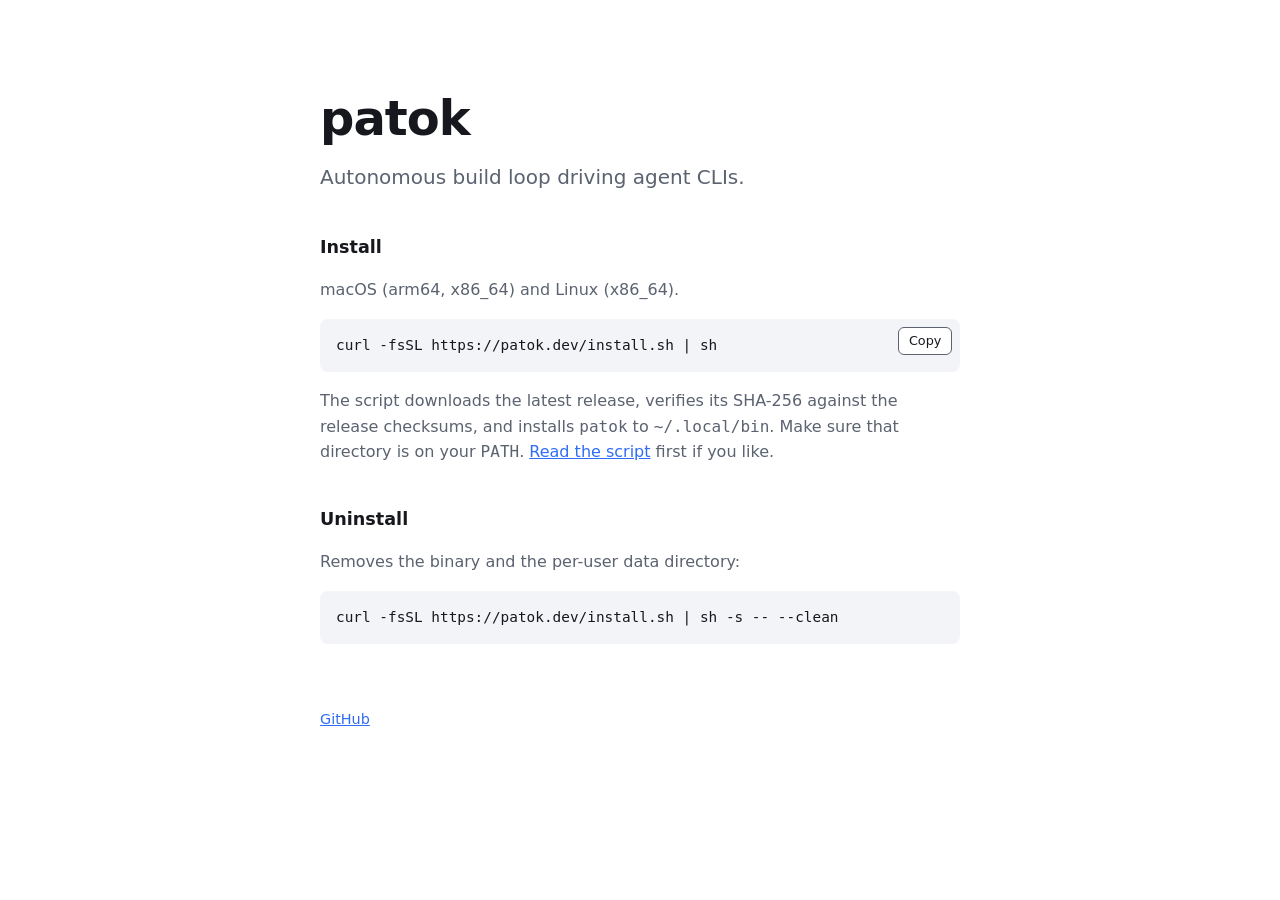
==== public/index.html @ 494febb6 "Add patok.dev landing page and install.sh Co-Authored-By: Claude Sonnet 5.5 <noreply@anthropic.com>" ====
<!doctype html>
<html lang="en">
<head>
<meta charset="utf-8">
<meta name="viewport" content="width=device-width, initial-scale=1">
<title>patok</title>
<meta name="description" content="Autonomous build loop driving agent CLIs.">
<style>
  :root { --bg:#fff; --fg:#16181d; --muted:#5b6270; --card:#f3f4f7; --accent:#2f6df6; }
  @media (prefers-color-scheme: dark) {
    :root { --bg:#0f1115; --fg:#e8eaee; --muted:#9aa2b1; --card:#1a1d24; --accent:#6b9bff; }
  }
  * { box-sizing: border-box; }
  body { margin:0; background:var(--bg); color:var(--fg);
    font:16px/1.6 system-ui,-apple-system,"Segoe UI",sans-serif; }
  main { max-width:42rem; margin:0 auto; padding:5rem 1rem 3rem; }
  h1 { font-size:3rem; margin:0; letter-spacing:-.02em; }
  .tag { color:var(--muted); font-size:1.25rem; margin:.25rem 0 2.5rem; }
  h2 { font-size:1.1rem; margin:2.5rem 0 .5rem; }
  pre { background:var(--card); border-radius:8px; padding:1rem; overflow-x:auto;
    margin:.5rem 0; font:.9rem/1.5 ui-monospace,SFMono-Regular,Menlo,monospace; }
  code { font-family:ui-monospace,SFMono-Regular,Menlo,monospace; }
  .install { position:relative; }
  button { position:absolute; top:.5rem; right:.5rem; background:var(--bg); color:var(--fg);
    border:1px solid var(--muted); border-radius:6px; padding:.2rem .6rem; font:inherit;
    font-size:.8rem; cursor:pointer; }
  p, li { color:var(--muted); }
  a { color:var(--accent); }
  footer { margin-top:4rem; font-size:.9rem; color:var(--muted); }
</style>
</head>
<body>
<main>
  <h1>patok</h1>
  <p class="tag">Autonomous build loop driving agent CLIs.</p>

  <h2>Install</h2>
  <p>macOS (arm64, x86_64) and Linux (x86_64).</p>
  <div class="install">
    <pre><code id="cmd">curl -fsSL https://patok.dev/install.sh | sh</code></pre>
    <button type="button" id="copy">Copy</button>
  </div>
  <p>The script downloads the latest release, verifies its SHA-256 against the
    release checksums, and installs <code>patok</code> to <code>~/.local/bin</code>.
    Make sure that directory is on your <code>PATH</code>.
    <a href="/install.sh">Read the script</a> first if you like.</p>

  <h2>Uninstall</h2>
  <p>Removes the binary and the per-user data directory:</p>
  <pre><code>curl -fsSL https://patok.dev/install.sh | sh -s -- --clean</code></pre>

  <footer><a href="https://github.com/patok-dev/patok">GitHub</a></footer>
</main>
<script>
  document.getElementById('copy').addEventListener('click', function (e) {
    var b = e.currentTarget;
    navigator.clipboard.writeText(document.getElementById('cmd').textContent).then(function () {
      b.textContent = 'Copied'; setTimeout(function () { b.textContent = 'Copy'; }, 1500);
    });
  });
</script>
</body>
</html>
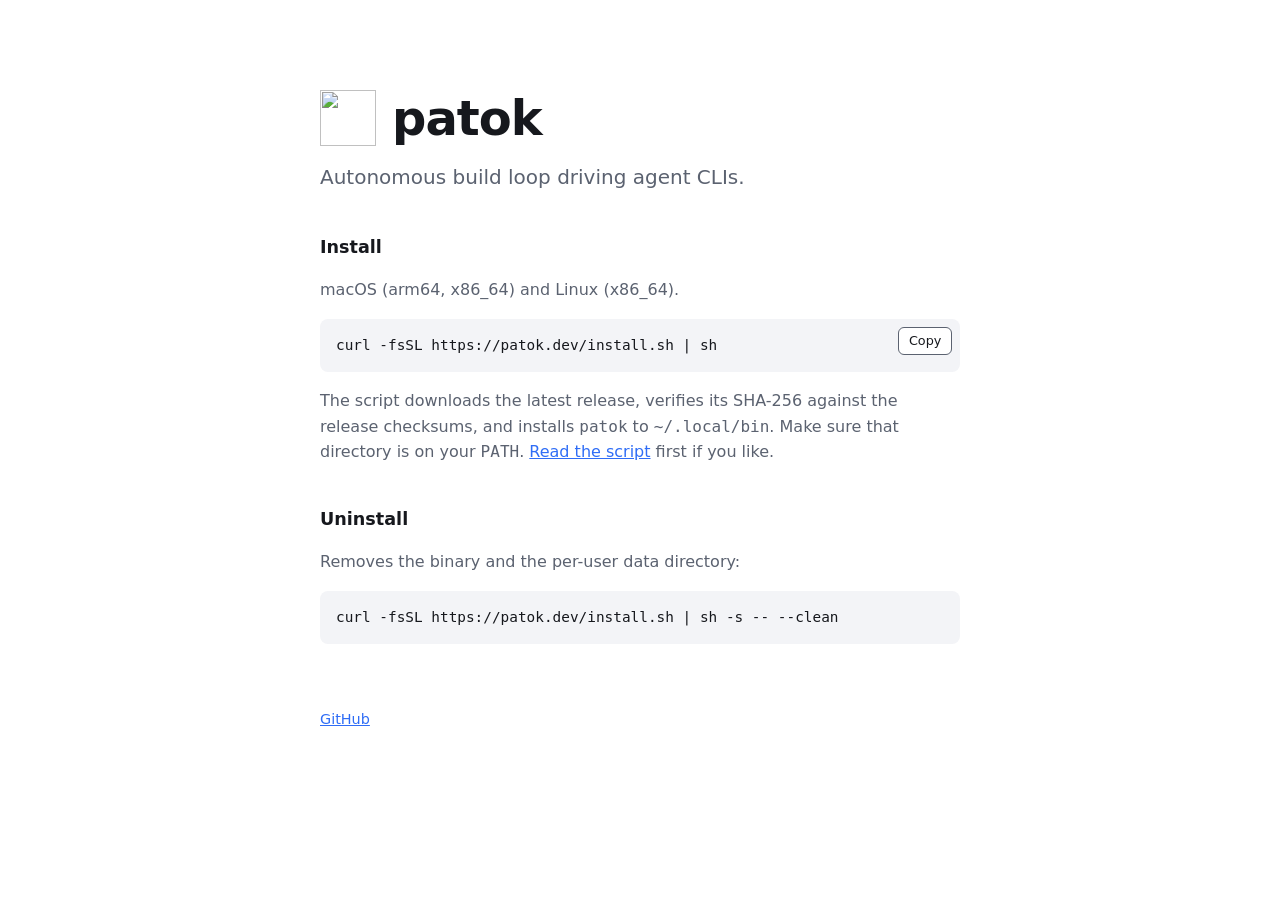
==== commit fc0ac251: "Add favicon and show logo next to site title Co-Authored-By: Claude Sonnet 5.5 <noreply@anthropic.co" ====
--- a/public/index.html
+++ b/public/index.html
@@ -4,6 +4,9 @@
 <meta charset="utf-8">
 <meta name="viewport" content="width=device-width, initial-scale=1">
 <title>patok</title>
+<link rel="icon" href="/favicon.svg" type="image/svg+xml">
+<link rel="icon" href="/favicon.ico" sizes="48x48">
+<link rel="apple-touch-icon" href="/apple-touch-icon.png">
 <meta name="description" content="Autonomous build loop driving agent CLIs.">
 <style>
   :root { --bg:#fff; --fg:#16181d; --muted:#5b6270; --card:#f3f4f7; --accent:#2f6df6; }
@@ -14,6 +17,8 @@
   body { margin:0; background:var(--bg); color:var(--fg);
     font:16px/1.6 system-ui,-apple-system,"Segoe UI",sans-serif; }
   main { max-width:42rem; margin:0 auto; padding:5rem 1rem 3rem; }
+  .brand { display:flex; align-items:center; gap:1rem; }
+  .brand img { width:3.5rem; height:3.5rem; flex:none; }
   h1 { font-size:3rem; margin:0; letter-spacing:-.02em; }
   .tag { color:var(--muted); font-size:1.25rem; margin:.25rem 0 2.5rem; }
   h2 { font-size:1.1rem; margin:2.5rem 0 .5rem; }
@@ -31,7 +36,10 @@
 </head>
 <body>
 <main>
-  <h1>patok</h1>
+  <div class="brand">
+    <img src="/logo.svg" alt="" width="56" height="56">
+    <h1>patok</h1>
+  </div>
   <p class="tag">Autonomous build loop driving agent CLIs.</p>
 
   <h2>Install</h2>
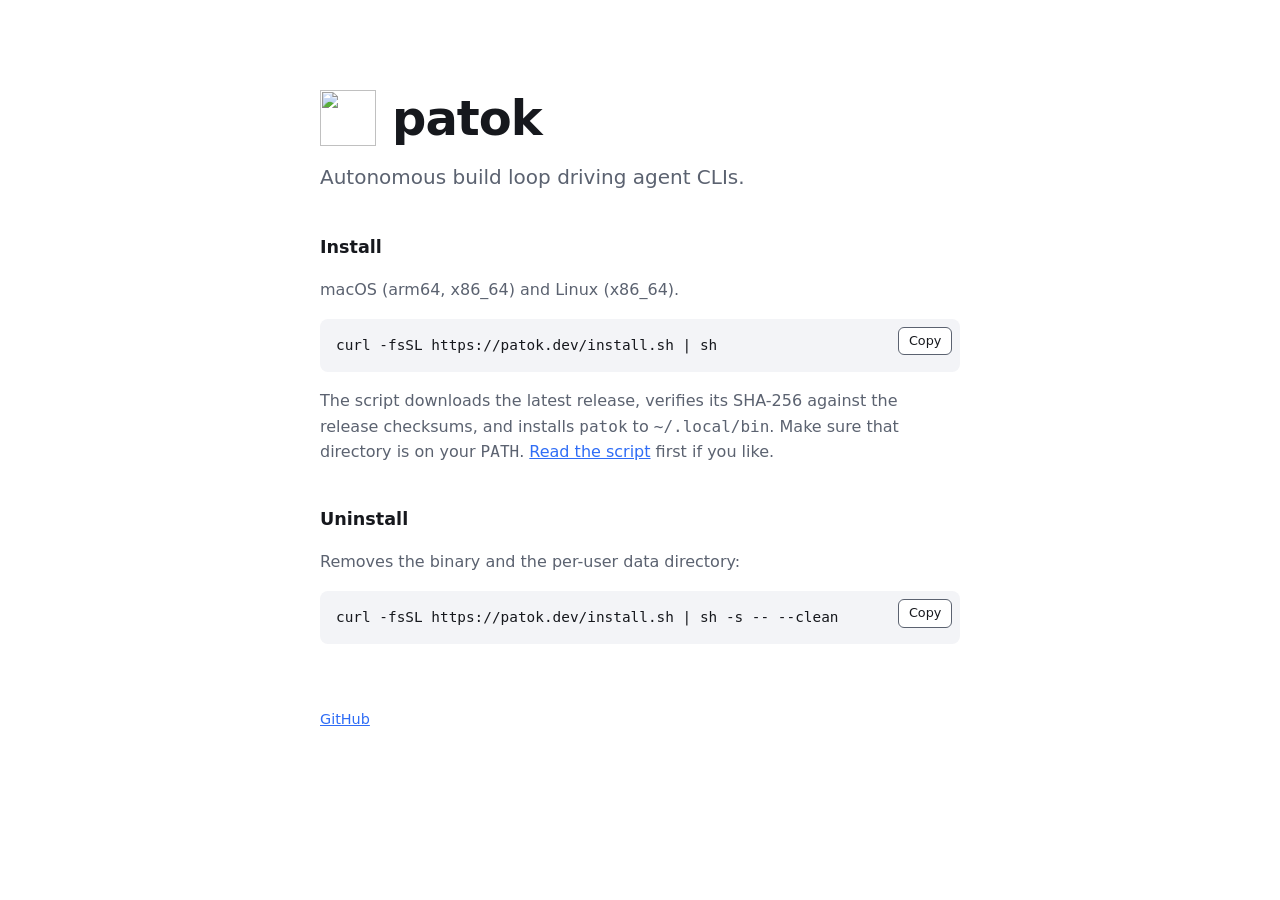
==== commit b3341a42: "Add copy button to uninstall command Co-Authored-By: Claude Sonnet 5.5 <noreply@anthropic.com>" ====
--- a/public/index.html
+++ b/public/index.html
@@ -45,8 +45,8 @@
   <h2>Install</h2>
   <p>macOS (arm64, x86_64) and Linux (x86_64).</p>
   <div class="install">
-    <pre><code id="cmd">curl -fsSL https://patok.dev/install.sh | sh</code></pre>
-    <button type="button" id="copy">Copy</button>
+    <pre><code>curl -fsSL https://patok.dev/install.sh | sh</code></pre>
+    <button type="button" class="copy">Copy</button>
   </div>
   <p>The script downloads the latest release, verifies its SHA-256 against the
     release checksums, and installs <code>patok</code> to <code>~/.local/bin</code>.
@@ -55,15 +55,19 @@
 
   <h2>Uninstall</h2>
   <p>Removes the binary and the per-user data directory:</p>
-  <pre><code>curl -fsSL https://patok.dev/install.sh | sh -s -- --clean</code></pre>
+  <div class="install">
+    <pre><code>curl -fsSL https://patok.dev/install.sh | sh -s -- --clean</code></pre>
+    <button type="button" class="copy">Copy</button>
+  </div>
 
   <footer><a href="https://github.com/patok-dev/patok">GitHub</a></footer>
 </main>
 <script>
-  document.getElementById('copy').addEventListener('click', function (e) {
-    var b = e.currentTarget;
-    navigator.clipboard.writeText(document.getElementById('cmd').textContent).then(function () {
-      b.textContent = 'Copied'; setTimeout(function () { b.textContent = 'Copy'; }, 1500);
+  document.querySelectorAll('.copy').forEach(function (b) {
+    b.addEventListener('click', function () {
+      navigator.clipboard.writeText(b.previousElementSibling.textContent.trim()).then(function () {
+        b.textContent = 'Copied'; setTimeout(function () { b.textContent = 'Copy'; }, 1500);
+      });
     });
   });
 </script>
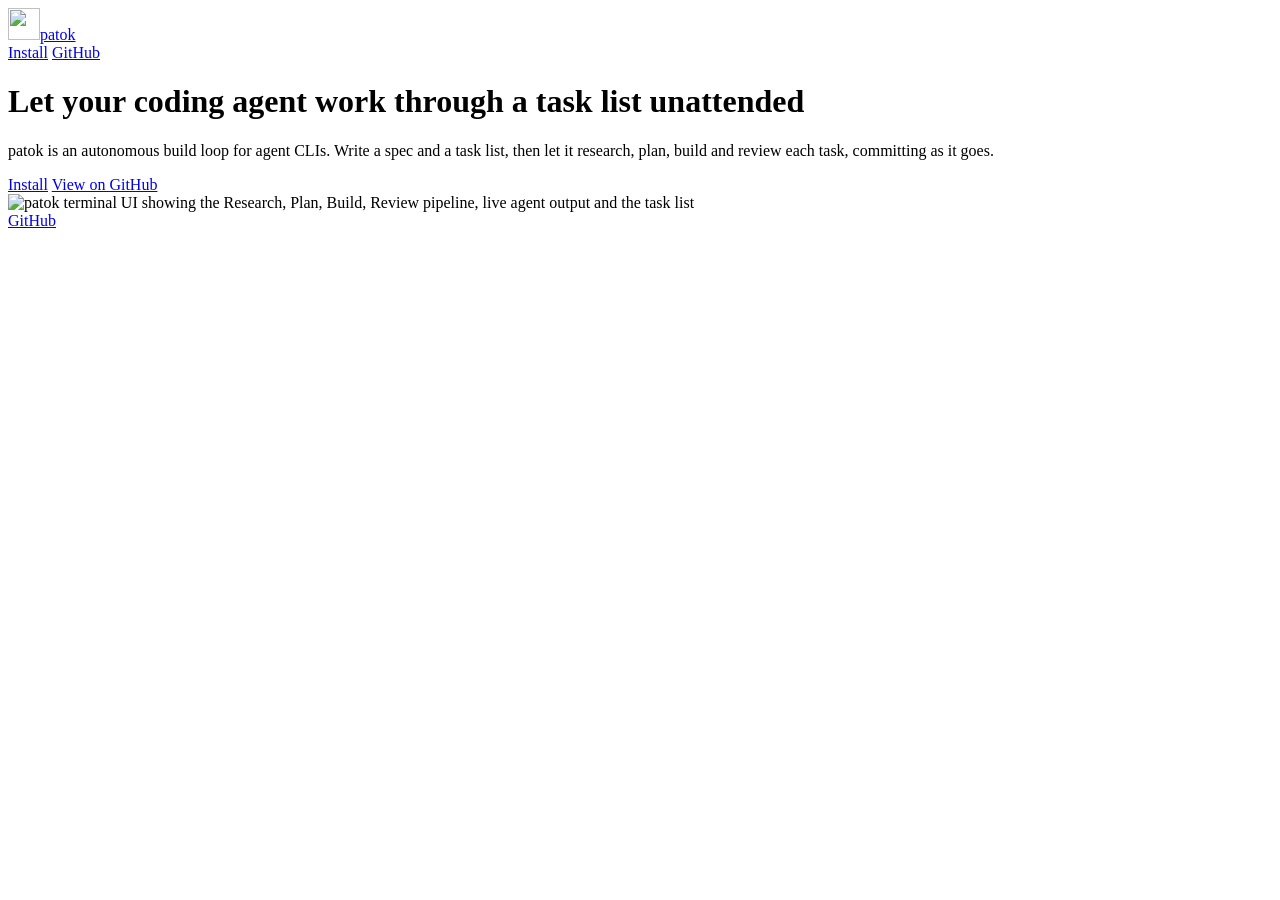
==== commit a124cf26: "Redesign landing page and move install instructions to /install/ Home now leads with a headline, sho" ====
--- a/public/index.html
+++ b/public/index.html
@@ -7,69 +7,38 @@
 <link rel="icon" href="/favicon.svg" type="image/svg+xml">
 <link rel="icon" href="/favicon.ico" sizes="48x48">
 <link rel="apple-touch-icon" href="/apple-touch-icon.png">
-<meta name="description" content="Autonomous build loop driving agent CLIs.">
-<style>
-  :root { --bg:#fff; --fg:#16181d; --muted:#5b6270; --card:#f3f4f7; --accent:#2f6df6; }
-  @media (prefers-color-scheme: dark) {
-    :root { --bg:#0f1115; --fg:#e8eaee; --muted:#9aa2b1; --card:#1a1d24; --accent:#6b9bff; }
-  }
-  * { box-sizing: border-box; }
-  body { margin:0; background:var(--bg); color:var(--fg);
-    font:16px/1.6 system-ui,-apple-system,"Segoe UI",sans-serif; }
-  main { max-width:42rem; margin:0 auto; padding:5rem 1rem 3rem; }
-  .brand { display:flex; align-items:center; gap:1rem; }
-  .brand img { width:3.5rem; height:3.5rem; flex:none; }
-  h1 { font-size:3rem; margin:0; letter-spacing:-.02em; }
-  .tag { color:var(--muted); font-size:1.25rem; margin:.25rem 0 2.5rem; }
-  h2 { font-size:1.1rem; margin:2.5rem 0 .5rem; }
-  pre { background:var(--card); border-radius:8px; padding:1rem; overflow-x:auto;
-    margin:.5rem 0; font:.9rem/1.5 ui-monospace,SFMono-Regular,Menlo,monospace; }
-  code { font-family:ui-monospace,SFMono-Regular,Menlo,monospace; }
-  .install { position:relative; }
-  button { position:absolute; top:.5rem; right:.5rem; background:var(--bg); color:var(--fg);
-    border:1px solid var(--muted); border-radius:6px; padding:.2rem .6rem; font:inherit;
-    font-size:.8rem; cursor:pointer; }
-  p, li { color:var(--muted); }
-  a { color:var(--accent); }
-  footer { margin-top:4rem; font-size:.9rem; color:var(--muted); }
-</style>
+<meta name="description" content="Let your coding agent work through a task list unattended.">
+<meta property="og:title" content="patok">
+<meta property="og:description" content="Let your coding agent work through a task list unattended.">
+<meta property="og:image" content="https://patok.dev/screenshot.png">
+<meta property="og:url" content="https://patok.dev/">
+<meta name="twitter:card" content="summary_large_image">
+<link rel="stylesheet" href="/style.css">
 </head>
 <body>
-<main>
-  <div class="brand">
-    <img src="/logo.svg" alt="" width="56" height="56">
-    <h1>patok</h1>
+<nav class="nav">
+  <a class="home" href="/"><img src="/logo.svg" alt="" width="32" height="32">patok</a>
+  <div class="links">
+    <a href="/install/">Install</a>
+    <a href="https://github.com/patok-dev/patok">GitHub</a>
   </div>
-  <p class="tag">Autonomous build loop driving agent CLIs.</p>
+</nav>
 
-  <h2>Install</h2>
-  <p>macOS (arm64, x86_64) and Linux (x86_64).</p>
-  <div class="install">
-    <pre><code>curl -fsSL https://patok.dev/install.sh | sh</code></pre>
-    <button type="button" class="copy">Copy</button>
+<header class="hero">
+  <h1>Let your coding agent work through a task list unattended</h1>
+  <p class="lead">patok is an autonomous build loop for agent CLIs. Write a spec and a task
+    list, then let it research, plan, build and review each task, committing as it goes.</p>
+  <div class="cta">
+    <a class="btn primary" href="/install/">Install</a>
+    <a class="btn" href="https://github.com/patok-dev/patok">View on GitHub</a>
   </div>
-  <p>The script downloads the latest release, verifies its SHA-256 against the
-    release checksums, and installs <code>patok</code> to <code>~/.local/bin</code>.
-    Make sure that directory is on your <code>PATH</code>.
-    <a href="/install.sh">Read the script</a> first if you like.</p>
+</header>
 
-  <h2>Uninstall</h2>
-  <p>Removes the binary and the per-user data directory:</p>
-  <div class="install">
-    <pre><code>curl -fsSL https://patok.dev/install.sh | sh -s -- --clean</code></pre>
-    <button type="button" class="copy">Copy</button>
-  </div>
+<div class="shot">
+  <img src="/screenshot.png" width="2683" height="1645"
+    alt="patok terminal UI showing the Research, Plan, Build, Review pipeline, live agent output and the task list">
+</div>
 
-  <footer><a href="https://github.com/patok-dev/patok">GitHub</a></footer>
-</main>
-<script>
-  document.querySelectorAll('.copy').forEach(function (b) {
-    b.addEventListener('click', function () {
-      navigator.clipboard.writeText(b.previousElementSibling.textContent.trim()).then(function () {
-        b.textContent = 'Copied'; setTimeout(function () { b.textContent = 'Copy'; }, 1500);
-      });
-    });
-  });
-</script>
+<footer><a href="https://github.com/patok-dev/patok">GitHub</a></footer>
 </body>
 </html>
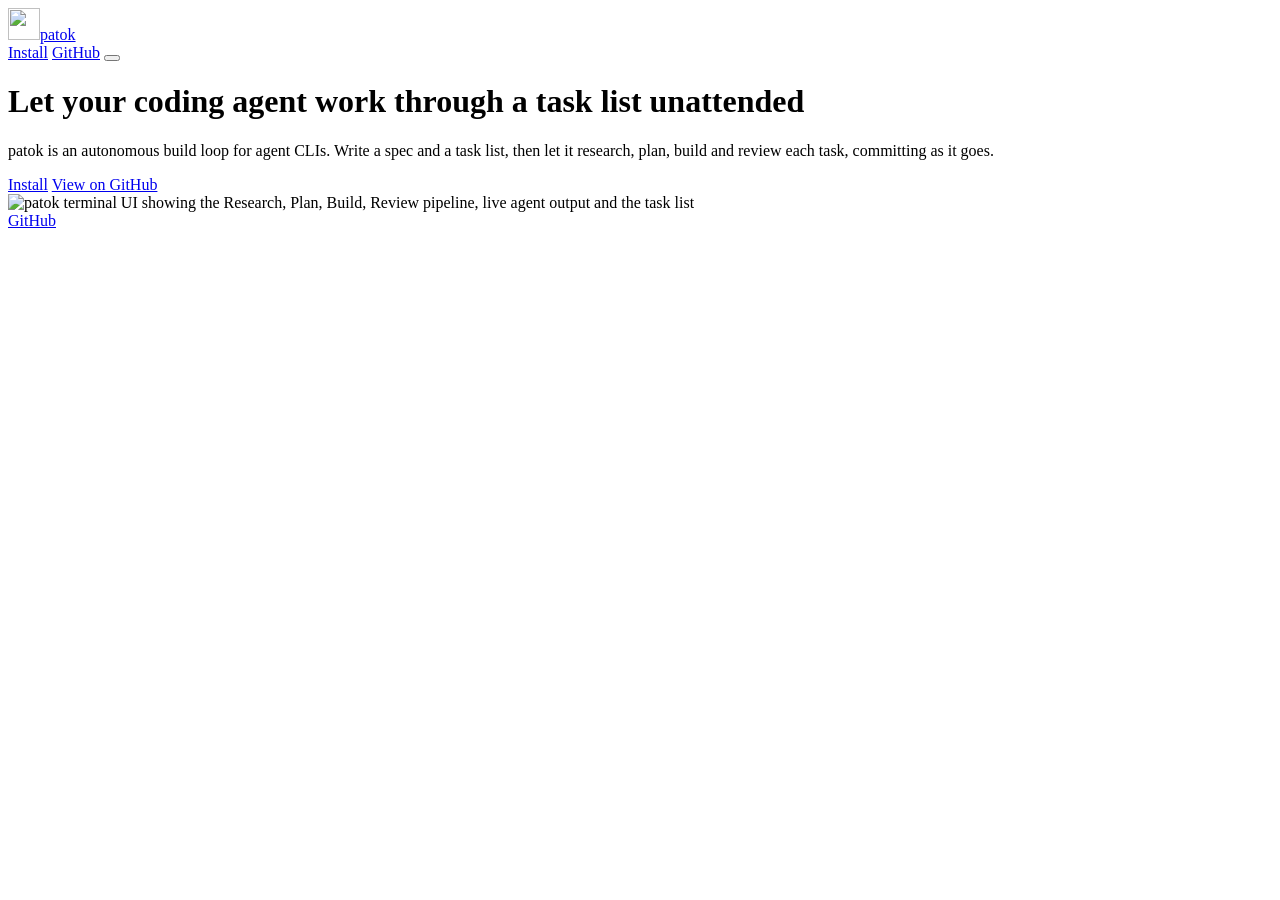
==== commit 6c3aa690: "Add manual dark/light theme toggle with cookie persistence Theme still follows the system preference" ====
--- a/public/index.html
+++ b/public/index.html
@@ -14,6 +14,7 @@
 <meta property="og:url" content="https://patok.dev/">
 <meta name="twitter:card" content="summary_large_image">
 <link rel="stylesheet" href="/style.css">
+<script src="/theme.js"></script>
 </head>
 <body>
 <nav class="nav">
@@ -21,6 +22,7 @@
   <div class="links">
     <a href="/install/">Install</a>
     <a href="https://github.com/patok-dev/patok">GitHub</a>
+    <button type="button" class="theme-toggle" aria-label="Toggle dark theme"></button>
   </div>
 </nav>
 
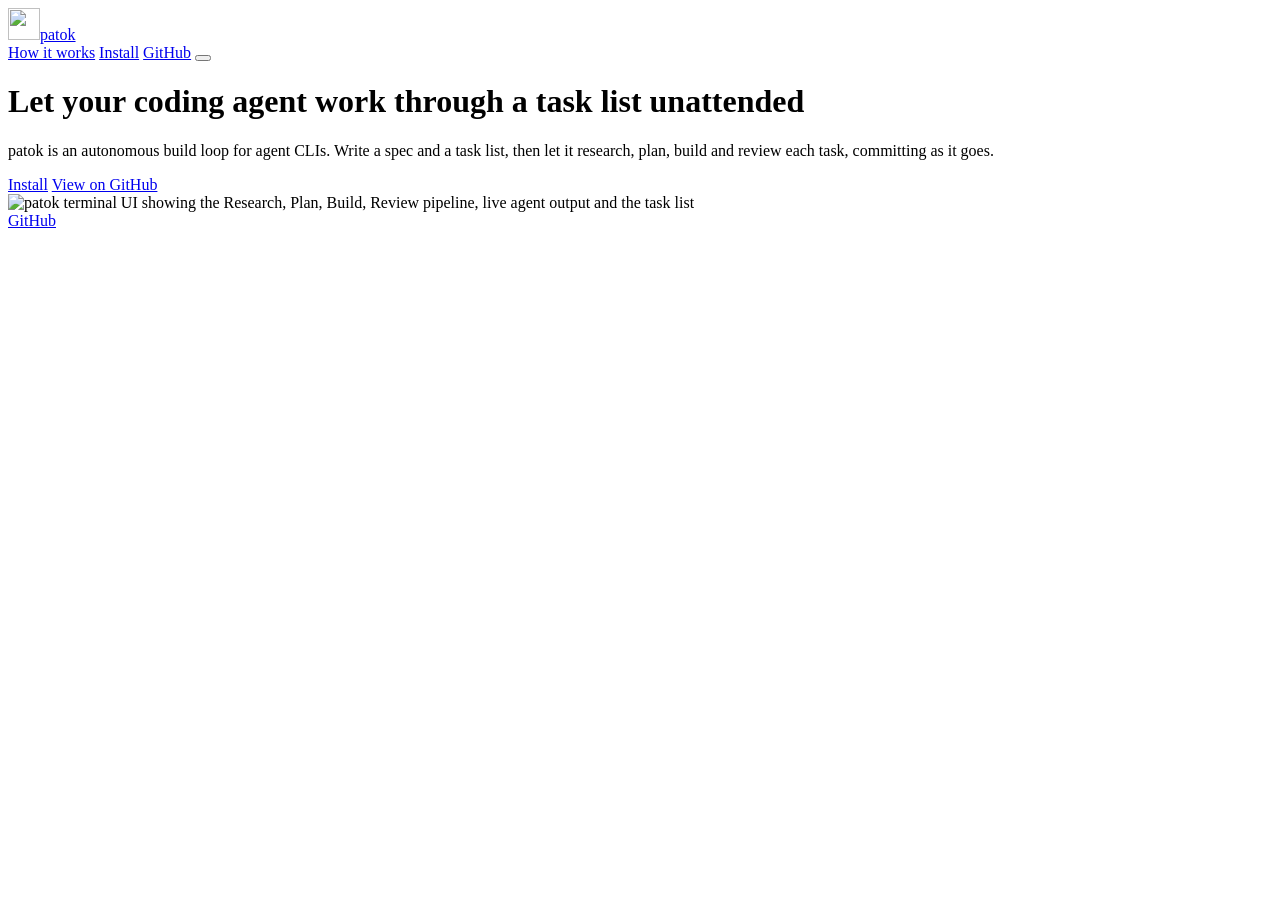
==== commit 9f5209d3: "Add How it works page with agent-colored loop stages New /how-it-works/ page explains the task list," ====
--- a/public/index.html
+++ b/public/index.html
@@ -20,6 +20,7 @@
 <nav class="nav">
   <a class="home" href="/"><img src="/logo.svg" alt="" width="32" height="32">patok</a>
   <div class="links">
+    <a href="/how-it-works/">How it works</a>
     <a href="/install/">Install</a>
     <a href="https://github.com/patok-dev/patok">GitHub</a>
     <button type="button" class="theme-toggle" aria-label="Toggle dark theme"></button>
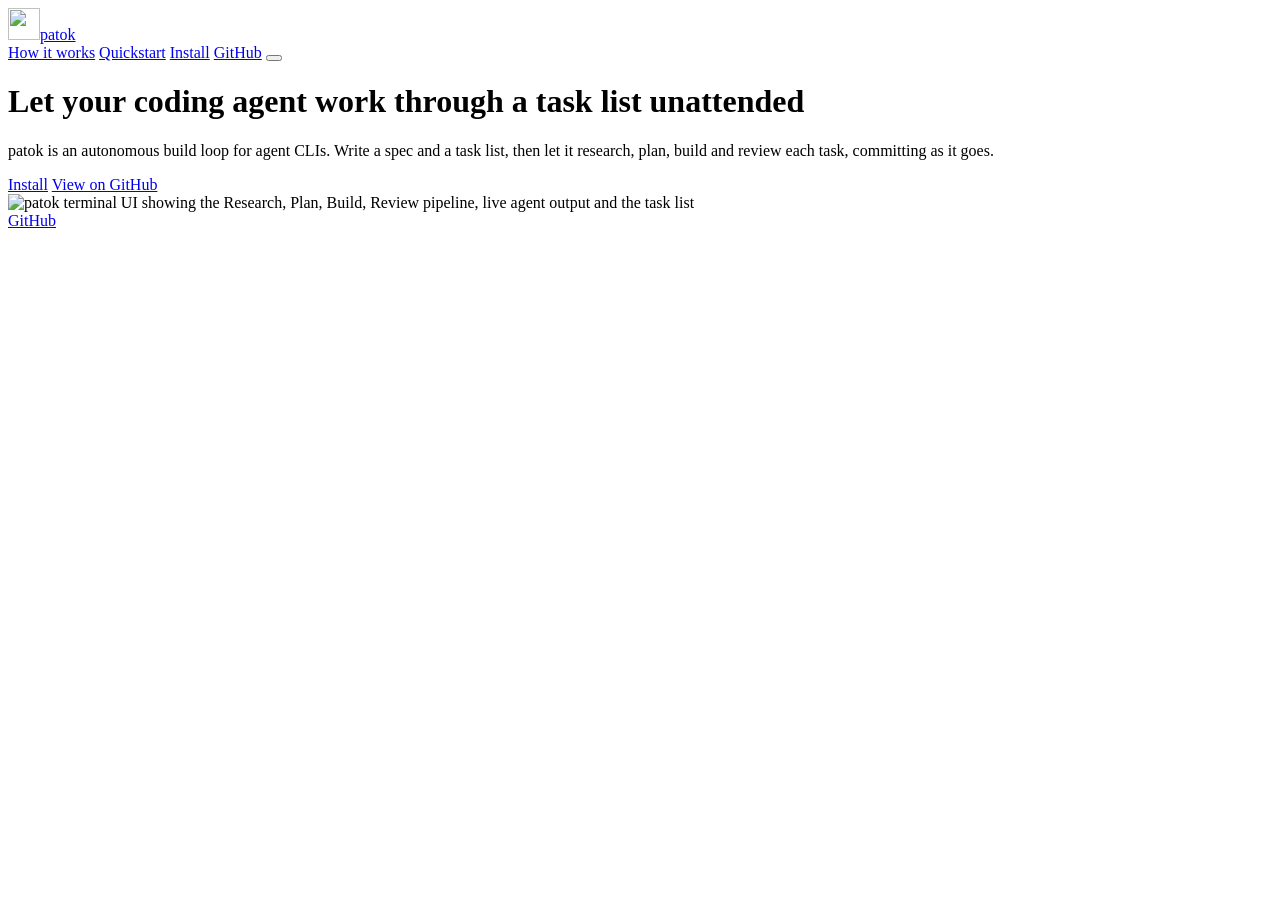
==== commit d1fc1575: "Add quickstart page Short TUI-focused path from install to a running build loop: prerequisites, spec" ====
--- a/public/index.html
+++ b/public/index.html
@@ -21,6 +21,7 @@
   <a class="home" href="/"><img src="/logo.svg" alt="" width="32" height="32">patok</a>
   <div class="links">
     <a href="/how-it-works/">How it works</a>
+    <a href="/quickstart/">Quickstart</a>
     <a href="/install/">Install</a>
     <a href="https://github.com/patok-dev/patok">GitHub</a>
     <button type="button" class="theme-toggle" aria-label="Toggle dark theme"></button>
